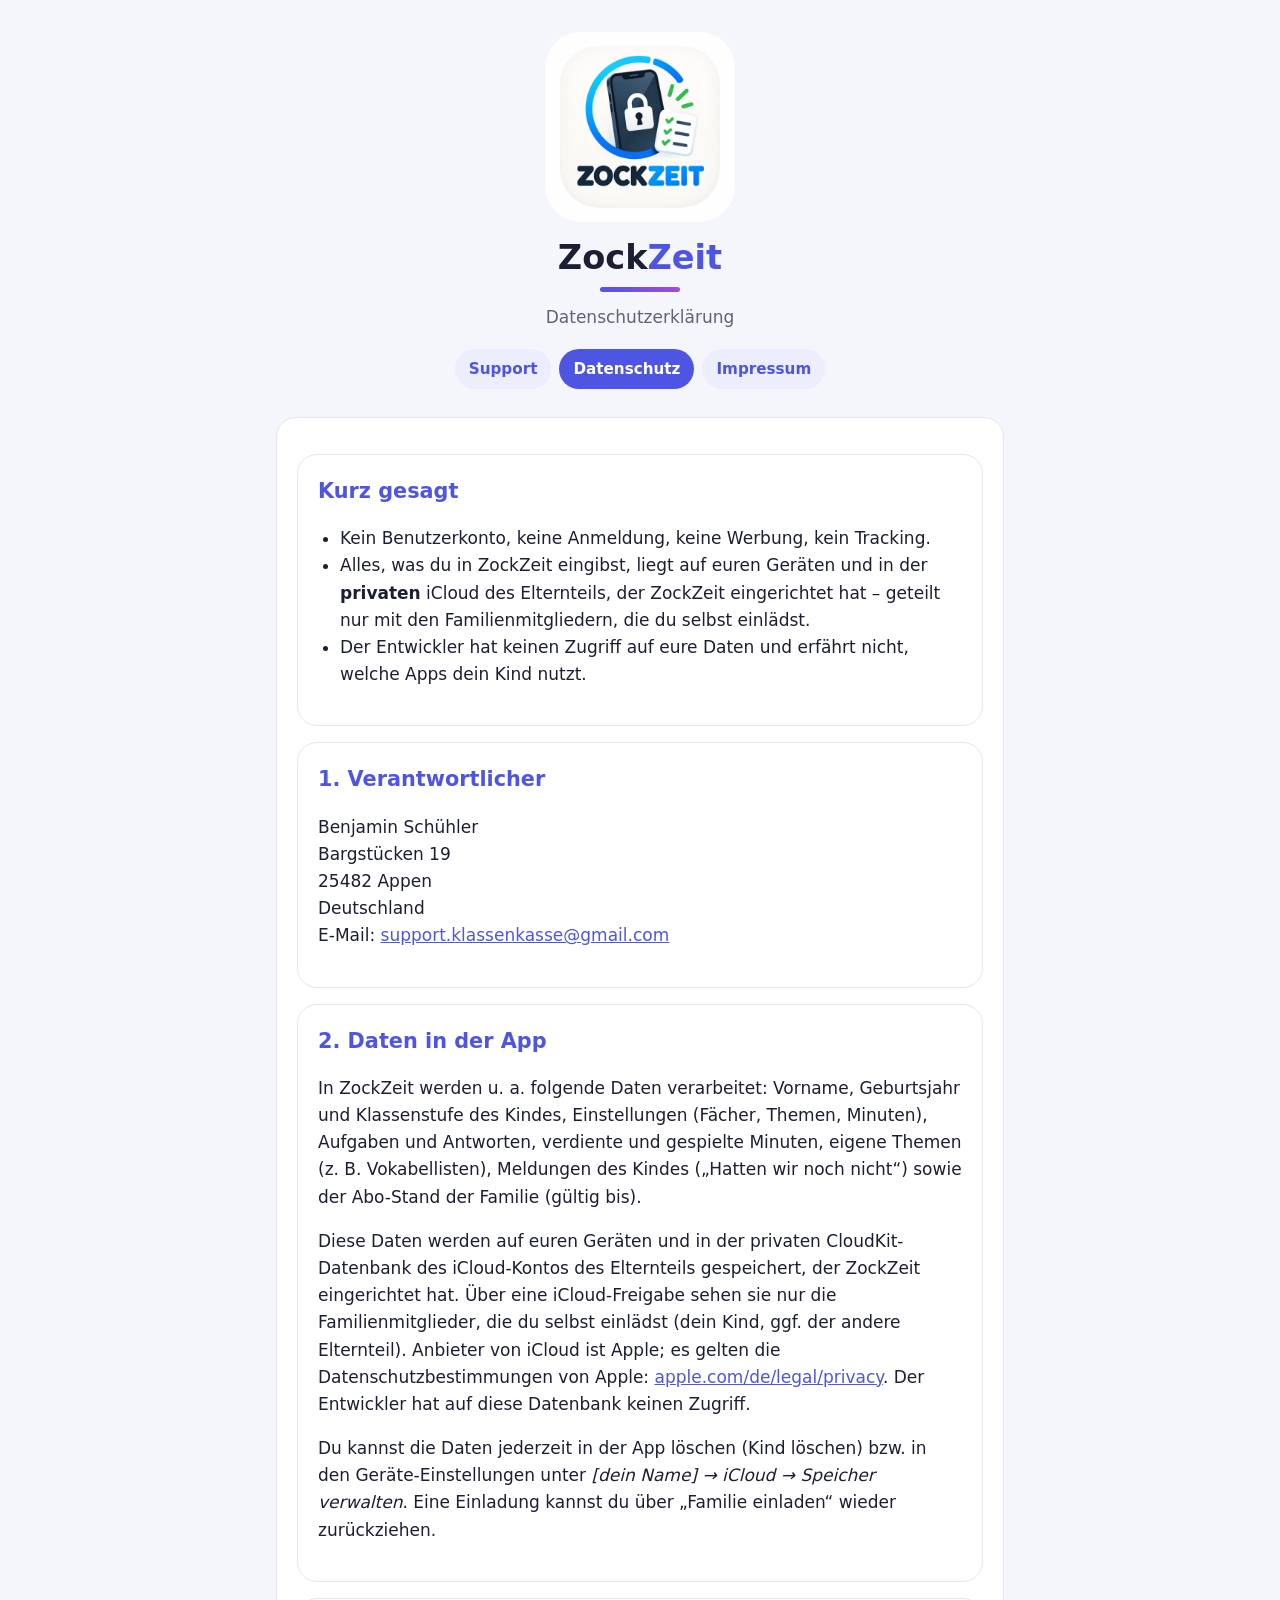
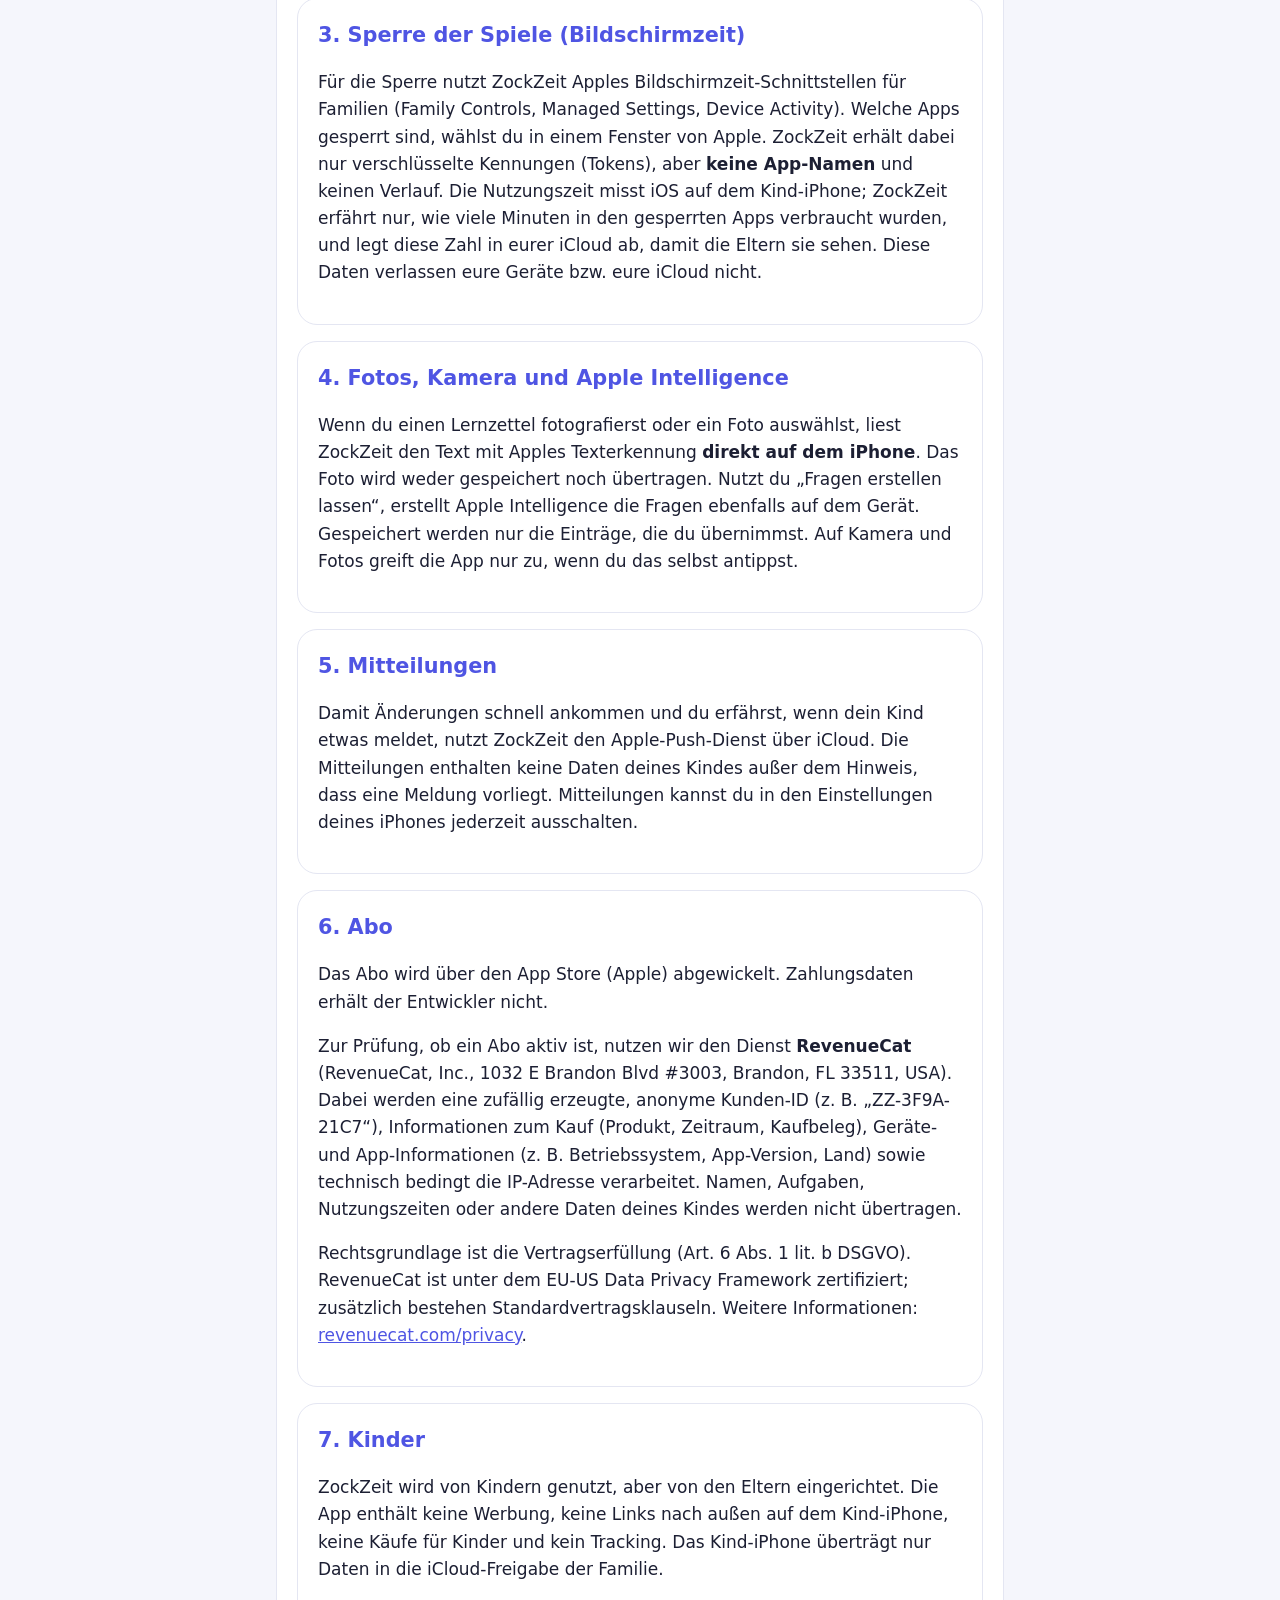
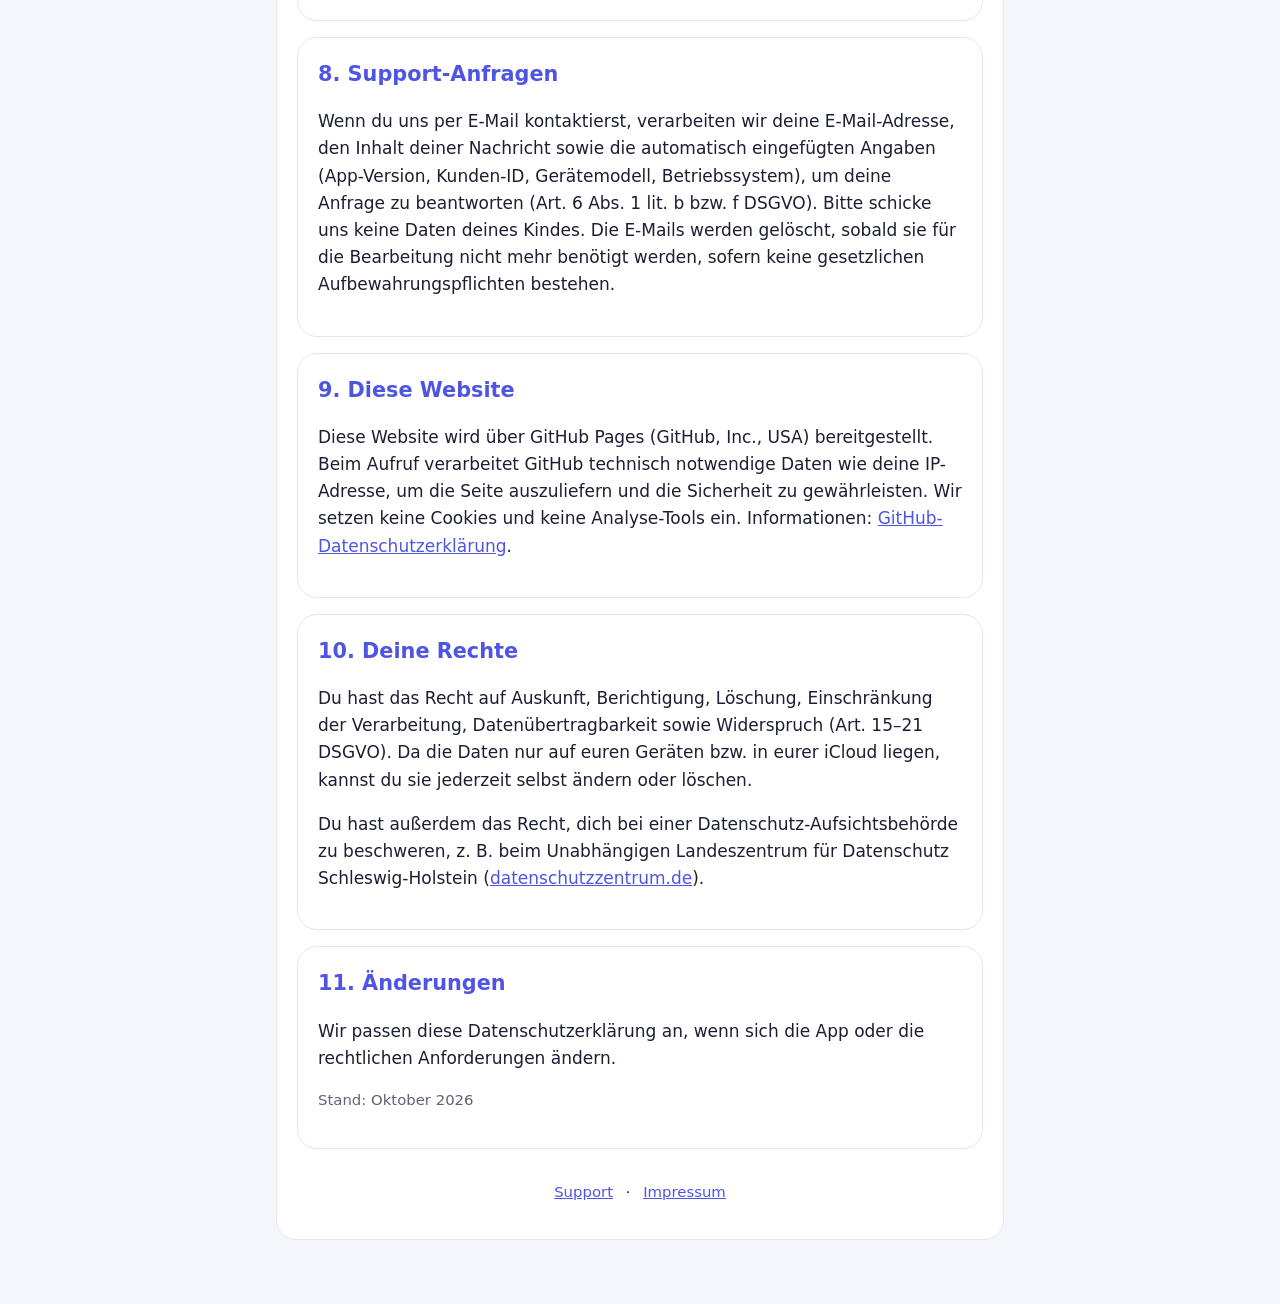
==== datenschutz.html @ e9dc3b90 "Website ZockZeit: Support, Datenschutz, Impressum Co-Authored-By: Claude Opus 5.5 <noreply@anthropic" ====
<!DOCTYPE html>
<html lang="de">
<head>
  <meta charset="utf-8">
  <meta name="viewport" content="width=device-width, initial-scale=1">
  <title>ZockZeit – Datenschutz</title>
  <meta name="description" content="ZockZeit: Erst lernen, dann zocken. Spiele bleiben gesperrt, bis dein Kind Aufgaben passend zur Klasse gelöst hat – ohne Code, ohne Konto.">
  <link rel="icon" href="icon.png">
  <link rel="apple-touch-icon" href="icon.png">
  <link rel="stylesheet" href="style.css">
</head>
<body>
<div class="wrap">
  <header>
    <img src="logo.png" alt="ZockZeit – Logo mit Handy, Schloss und Checkliste">
    <h1><span class="a">Zock</span><span class="b">Zeit</span></h1>
    <div class="underline"></div>
    <p class="lead">Datenschutzerklärung</p>
    <nav>
      <a href="index.html">Support</a>
      <a href="datenschutz.html" aria-current="page">Datenschutz</a>
      <a href="impressum.html">Impressum</a>
    </nav>
  </header>

  <section class="card">

  <section class="card">
    <h2>Kurz gesagt</h2>
    <ul>
      <li>Kein Benutzerkonto, keine Anmeldung, keine Werbung, kein Tracking.</li>
      <li>Alles, was du in ZockZeit eingibst, liegt auf euren Geräten und in der <strong>privaten</strong> iCloud des Elternteils, der ZockZeit eingerichtet hat – geteilt nur mit den Familienmitgliedern, die du selbst einlädst.</li>
      <li>Der Entwickler hat keinen Zugriff auf eure Daten und erfährt nicht, welche Apps dein Kind nutzt.</li>
    </ul>
  </section>

  <section class="card">
    <h2>1. Verantwortlicher</h2>
    <p>
      Benjamin Schühler<br>
      Bargstücken 19<br>
      25482 Appen<br>
      Deutschland<br>
      E-Mail: <a href="mailto:support.klassenkasse@gmail.com">support.klassenkasse@gmail.com</a>
    </p>
  </section>

  <section class="card">
    <h2>2. Daten in der App</h2>
    <p>In ZockZeit werden u. a. folgende Daten verarbeitet: Vorname, Geburtsjahr und Klassenstufe des Kindes, Einstellungen (Fächer, Themen, Minuten), Aufgaben und Antworten, verdiente und gespielte Minuten, eigene Themen (z. B. Vokabellisten), Meldungen des Kindes („Hatten wir noch nicht“) sowie der Abo-Stand der Familie (gültig bis).</p>
    <p>Diese Daten werden auf euren Geräten und in der privaten CloudKit-Datenbank des iCloud-Kontos des Elternteils gespeichert, der ZockZeit eingerichtet hat. Über eine iCloud-Freigabe sehen sie nur die Familienmitglieder, die du selbst einlädst (dein Kind, ggf. der andere Elternteil). Anbieter von iCloud ist Apple; es gelten die Datenschutzbestimmungen von Apple: <a href="https://www.apple.com/de/legal/privacy/">apple.com/de/legal/privacy</a>. Der Entwickler hat auf diese Datenbank keinen Zugriff.</p>
    <p>Du kannst die Daten jederzeit in der App löschen (Kind löschen) bzw. in den Geräte-Einstellungen unter <em>[dein Name] → iCloud → Speicher verwalten</em>. Eine Einladung kannst du über „Familie einladen“ wieder zurückziehen.</p>
  </section>

  <section class="card">
    <h2>3. Sperre der Spiele (Bildschirmzeit)</h2>
    <p>Für die Sperre nutzt ZockZeit Apples Bildschirmzeit-Schnittstellen für Familien (Family Controls, Managed Settings, Device Activity). Welche Apps gesperrt sind, wählst du in einem Fenster von Apple. ZockZeit erhält dabei nur verschlüsselte Kennungen (Tokens), aber <strong>keine App-Namen</strong> und keinen Verlauf. Die Nutzungszeit misst iOS auf dem Kind-iPhone; ZockZeit erfährt nur, wie viele Minuten in den gesperrten Apps verbraucht wurden, und legt diese Zahl in eurer iCloud ab, damit die Eltern sie sehen. Diese Daten verlassen eure Geräte bzw. eure iCloud nicht.</p>
  </section>

  <section class="card">
    <h2>4. Fotos, Kamera und Apple Intelligence</h2>
    <p>Wenn du einen Lernzettel fotografierst oder ein Foto auswählst, liest ZockZeit den Text mit Apples Texterkennung <strong>direkt auf dem iPhone</strong>. Das Foto wird weder gespeichert noch übertragen. Nutzt du „Fragen erstellen lassen“, erstellt Apple Intelligence die Fragen ebenfalls auf dem Gerät. Gespeichert werden nur die Einträge, die du übernimmst. Auf Kamera und Fotos greift die App nur zu, wenn du das selbst antippst.</p>
  </section>

  <section class="card">
    <h2>5. Mitteilungen</h2>
    <p>Damit Änderungen schnell ankommen und du erfährst, wenn dein Kind etwas meldet, nutzt ZockZeit den Apple-Push-Dienst über iCloud. Die Mitteilungen enthalten keine Daten deines Kindes außer dem Hinweis, dass eine Meldung vorliegt. Mitteilungen kannst du in den Einstellungen deines iPhones jederzeit ausschalten.</p>
  </section>

  <section class="card">
    <h2>6. Abo</h2>
    <p>Das Abo wird über den App Store (Apple) abgewickelt. Zahlungsdaten erhält der Entwickler nicht.</p>
    <p>Zur Prüfung, ob ein Abo aktiv ist, nutzen wir den Dienst <strong>RevenueCat</strong> (RevenueCat, Inc., 1032 E Brandon Blvd #3003, Brandon, FL 33511, USA). Dabei werden eine zufällig erzeugte, anonyme Kunden-ID (z. B. „ZZ-3F9A-21C7“), Informationen zum Kauf (Produkt, Zeitraum, Kaufbeleg), Geräte- und App-Informationen (z. B. Betriebssystem, App-Version, Land) sowie technisch bedingt die IP-Adresse verarbeitet. Namen, Aufgaben, Nutzungszeiten oder andere Daten deines Kindes werden nicht übertragen.</p>
    <p>Rechtsgrundlage ist die Vertragserfüllung (Art. 6 Abs. 1 lit. b DSGVO). RevenueCat ist unter dem EU-US Data Privacy Framework zertifiziert; zusätzlich bestehen Standardvertragsklauseln. Weitere Informationen: <a href="https://www.revenuecat.com/privacy">revenuecat.com/privacy</a>.</p>
  </section>

  <section class="card">
    <h2>7. Kinder</h2>
    <p>ZockZeit wird von Kindern genutzt, aber von den Eltern eingerichtet. Die App enthält keine Werbung, keine Links nach außen auf dem Kind-iPhone, keine Käufe für Kinder und kein Tracking. Das Kind-iPhone überträgt nur Daten in die iCloud-Freigabe der Familie.</p>
  </section>

  <section class="card">
    <h2>8. Support-Anfragen</h2>
    <p>Wenn du uns per E-Mail kontaktierst, verarbeiten wir deine E-Mail-Adresse, den Inhalt deiner Nachricht sowie die automatisch eingefügten Angaben (App-Version, Kunden-ID, Gerätemodell, Betriebssystem), um deine Anfrage zu beantworten (Art. 6 Abs. 1 lit. b bzw. f DSGVO). Bitte schicke uns keine Daten deines Kindes. Die E-Mails werden gelöscht, sobald sie für die Bearbeitung nicht mehr benötigt werden, sofern keine gesetzlichen Aufbewahrungspflichten bestehen.</p>
  </section>

  <section class="card">
    <h2>9. Diese Website</h2>
    <p>Diese Website wird über GitHub Pages (GitHub, Inc., USA) bereitgestellt. Beim Aufruf verarbeitet GitHub technisch notwendige Daten wie deine IP-Adresse, um die Seite auszuliefern und die Sicherheit zu gewährleisten. Wir setzen keine Cookies und keine Analyse-Tools ein. Informationen: <a href="https://docs.github.com/de/site-policy/privacy-policies/github-general-privacy-statement">GitHub-Datenschutzerklärung</a>.</p>
  </section>

  <section class="card">
    <h2>10. Deine Rechte</h2>
    <p>Du hast das Recht auf Auskunft, Berichtigung, Löschung, Einschränkung der Verarbeitung, Datenübertragbarkeit sowie Widerspruch (Art. 15–21 DSGVO). Da die Daten nur auf euren Geräten bzw. in eurer iCloud liegen, kannst du sie jederzeit selbst ändern oder löschen.</p>
    <p>Du hast außerdem das Recht, dich bei einer Datenschutz-Aufsichtsbehörde zu beschweren, z. B. beim Unabhängigen Landeszentrum für Datenschutz Schleswig-Holstein (<a href="https://www.datenschutzzentrum.de">datenschutzzentrum.de</a>).</p>
  </section>

  <section class="card">
    <h2>11. Änderungen</h2>
    <p>Wir passen diese Datenschutzerklärung an, wenn sich die App oder die rechtlichen Anforderungen ändern.</p>
    <p class="muted">Stand: Oktober 2026</p>
  </section>

  <footer class="muted">
    <p><a href="index.html">Support</a> · <a href="impressum.html">Impressum</a></p>
  </footer>
</div>
</body>
</html>
---- style.css ----
:root {
  --indigo: #4F55E3;
  --purple: #A24BDB;
  --orange: #F28A1E;
  --green: #2FA84F;
  --sky: #ECEDFD;
  --bg: #F5F6FC;
  --card: #FFFFFF;
  --line: #E4E6F2;
  --text: #1C1F33;
  --muted: #5E6378;
}
@media (prefers-color-scheme: dark) {
  :root {
    --indigo: #A3A8FF;
    --purple: #D29BFF;
    --orange: #FFB15C;
    --green: #6BD68A;
    --sky: #23264A;
    --bg: #0F1020;
    --card: #1A1C33;
    --line: #2C2F4D;
    --text: #ECEDF7;
    --muted: #A2A6C2;
  }
}
* { box-sizing: border-box; }
html { -webkit-text-size-adjust: 100%; }
body {
  margin: 0;
  background: var(--bg);
  color: var(--text);
  font-family: ui-rounded, "SF Pro Rounded", system-ui, -apple-system, "Segoe UI", Roboto, sans-serif;
  line-height: 1.6;
  font-size: 17px;
}
.wrap { max-width: 760px; margin: 0 auto; padding: 32px 16px 48px; }
header { text-align: center; margin-bottom: 28px; }
header img { width: 190px; height: auto; border-radius: 36px; }
h1 { font-size: 2.1rem; margin: 8px 0 4px; line-height: 1.2; }
h1 .a { color: var(--text); }
h1 .b { color: var(--indigo); }
.underline { width: 80px; height: 5px; border-radius: 3px; background: linear-gradient(90deg, var(--indigo), var(--purple)); margin: 8px auto 12px; }
.lead { color: var(--muted); margin: 0; }
nav { display: flex; gap: 8px; justify-content: center; flex-wrap: wrap; margin-top: 18px; }
nav a {
  text-decoration: none; color: var(--indigo); font-weight: 600; font-size: 0.95rem;
  padding: 8px 14px; border-radius: 999px; background: var(--sky);
}
nav a[aria-current="page"] { background: var(--indigo); color: #fff; }
.card {
  background: var(--card); border: 1px solid var(--line); border-radius: 20px;
  padding: 20px; margin: 16px 0;
}
h2 { color: var(--indigo); font-size: 1.3rem; margin: 0 0 8px; }
h3 { font-size: 1.05rem; margin: 18px 0 4px; }
p, li { color: var(--text); }
.muted { color: var(--muted); font-size: 0.93rem; }
a { color: var(--indigo); }
.button {
  display: inline-block; text-decoration: none; background: var(--indigo); color: #fff;
  font-weight: 700; padding: 12px 22px; border-radius: 14px; margin-top: 6px;
}
.preis { display: flex; gap: 12px; flex-wrap: wrap; margin-top: 8px; }
.preis div { flex: 1 1 200px; border: 1px solid var(--line); border-radius: 16px; padding: 14px; }
.preis strong { font-size: 1.3rem; color: var(--indigo); }
details { border-top: 1px solid var(--line); padding: 12px 0; }
details:first-of-type { border-top: 0; }
summary { cursor: pointer; font-weight: 600; list-style: none; position: relative; padding-right: 28px; }
summary::-webkit-details-marker { display: none; }
summary::after { content: "+"; position: absolute; right: 4px; top: -1px; color: var(--indigo); font-size: 1.3rem; }
details[open] summary::after { content: "–"; }
details p, details ol, details ul { margin: 8px 0 0; }
ol, ul { padding-left: 22px; }
footer { text-align: center; margin-top: 32px; }
footer a { margin: 0 8px; }
.stores { display: flex; gap: 12px; flex-wrap: wrap; align-items: center; justify-content: center; margin-top: 8px; }
.stores .soon { display: flex; flex-direction: column; align-items: center; }
.badge-apple { height: 50px; width: auto; display: block; }
.soon img { filter: grayscale(1); opacity: 0.45; }
.soon small { color: var(--muted); font-size: 0.8rem; margin-top: 2px; }
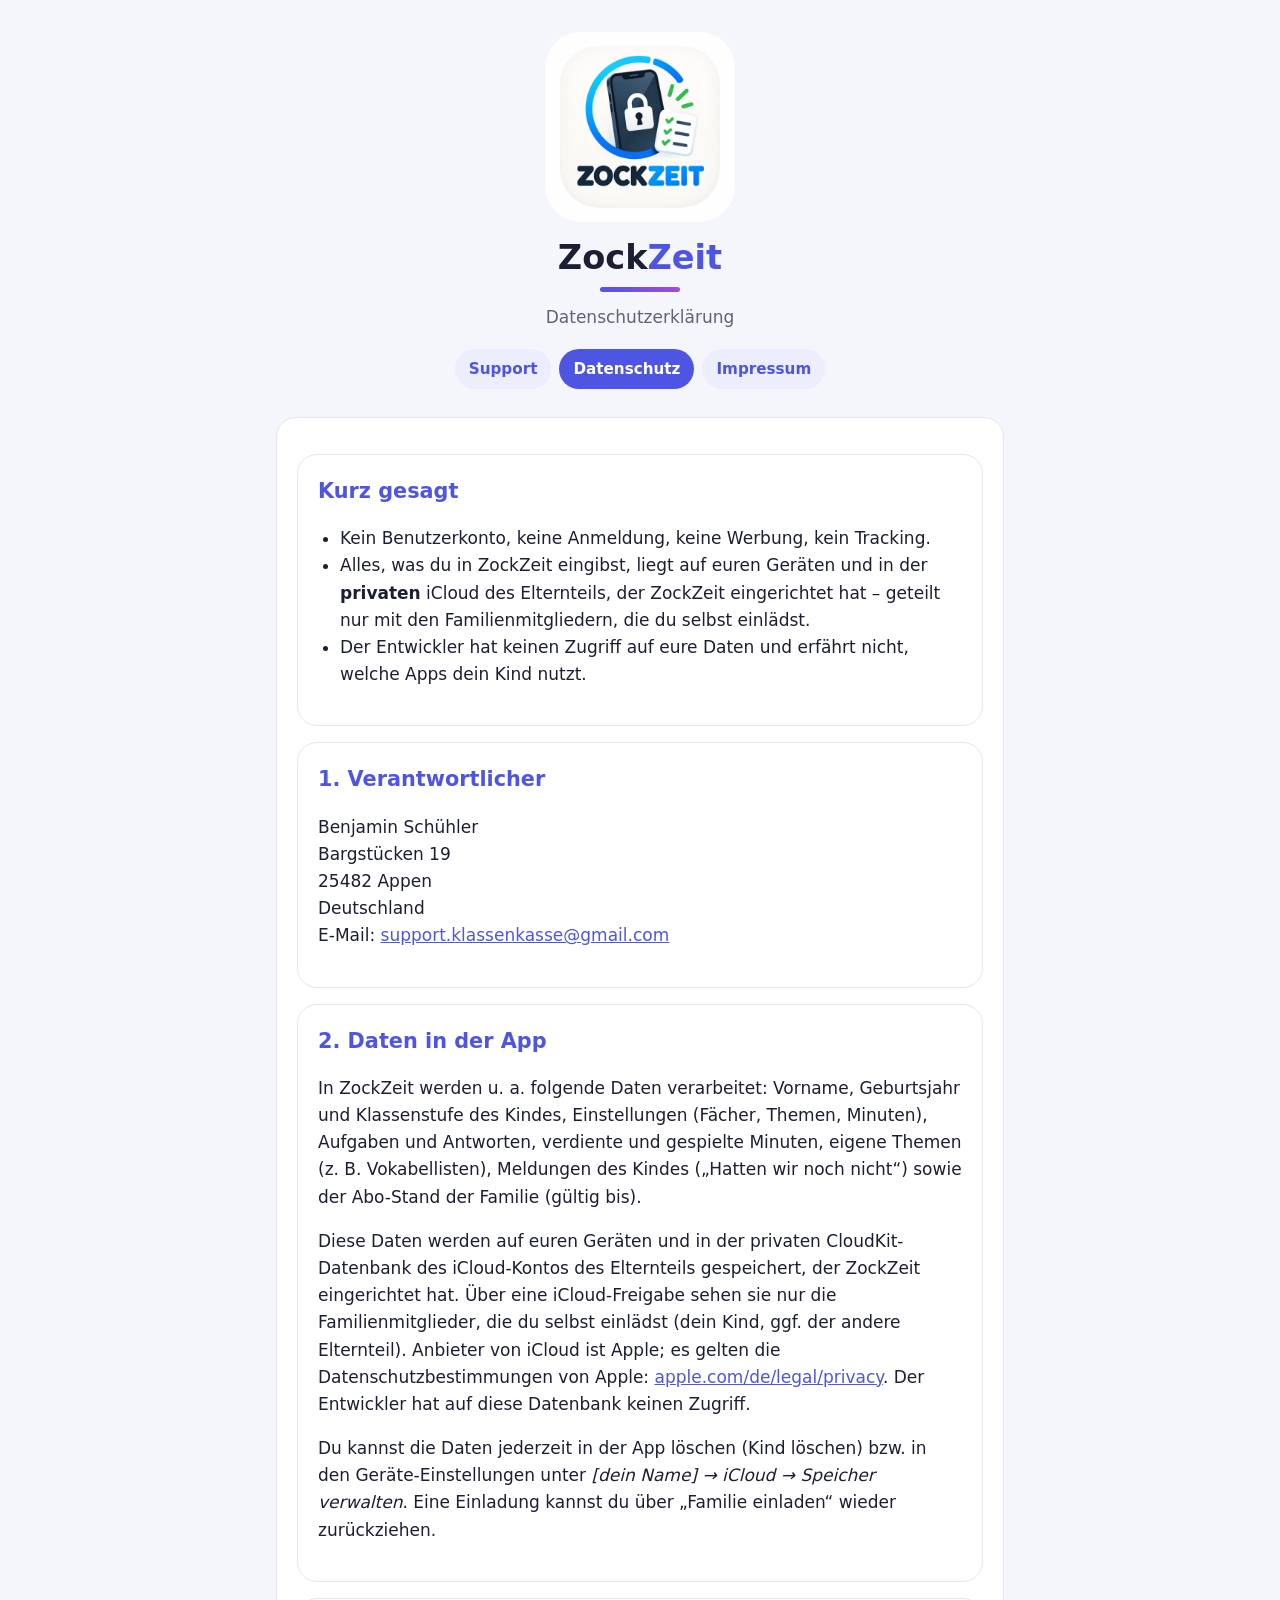
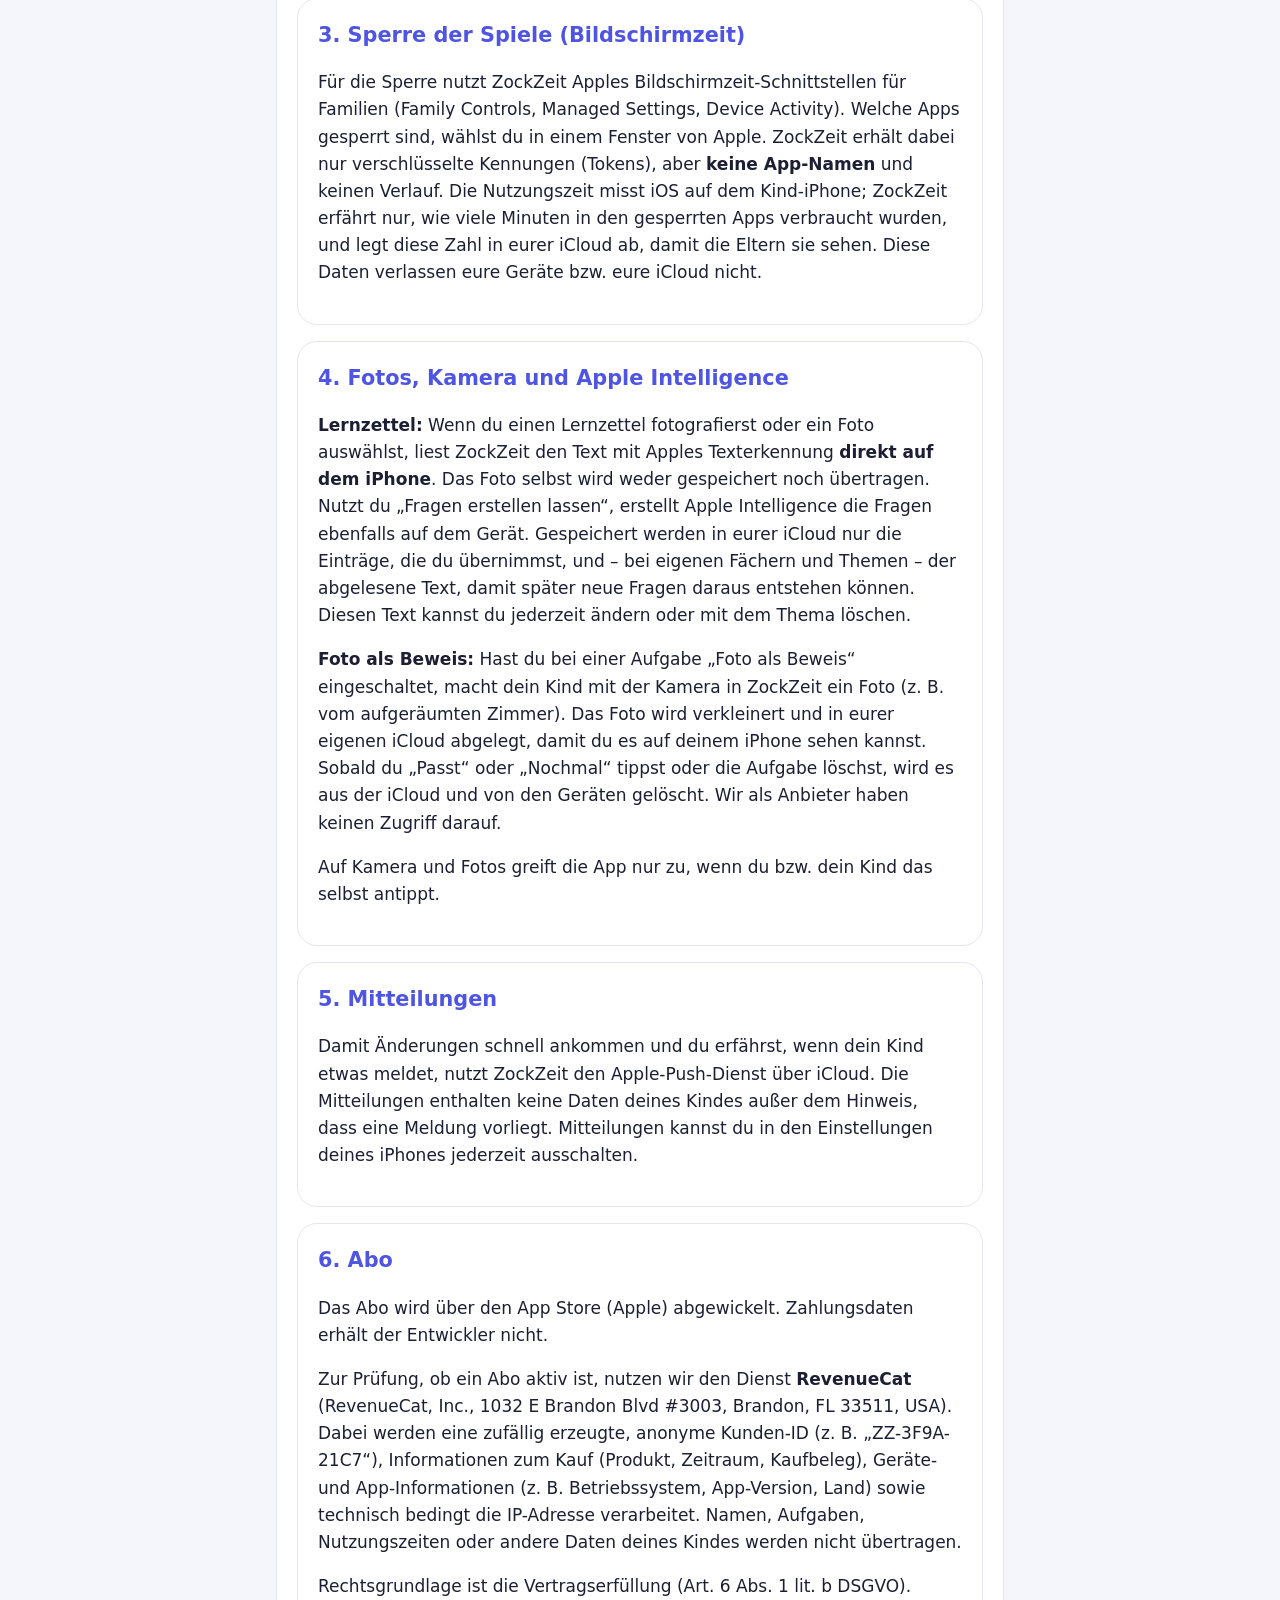
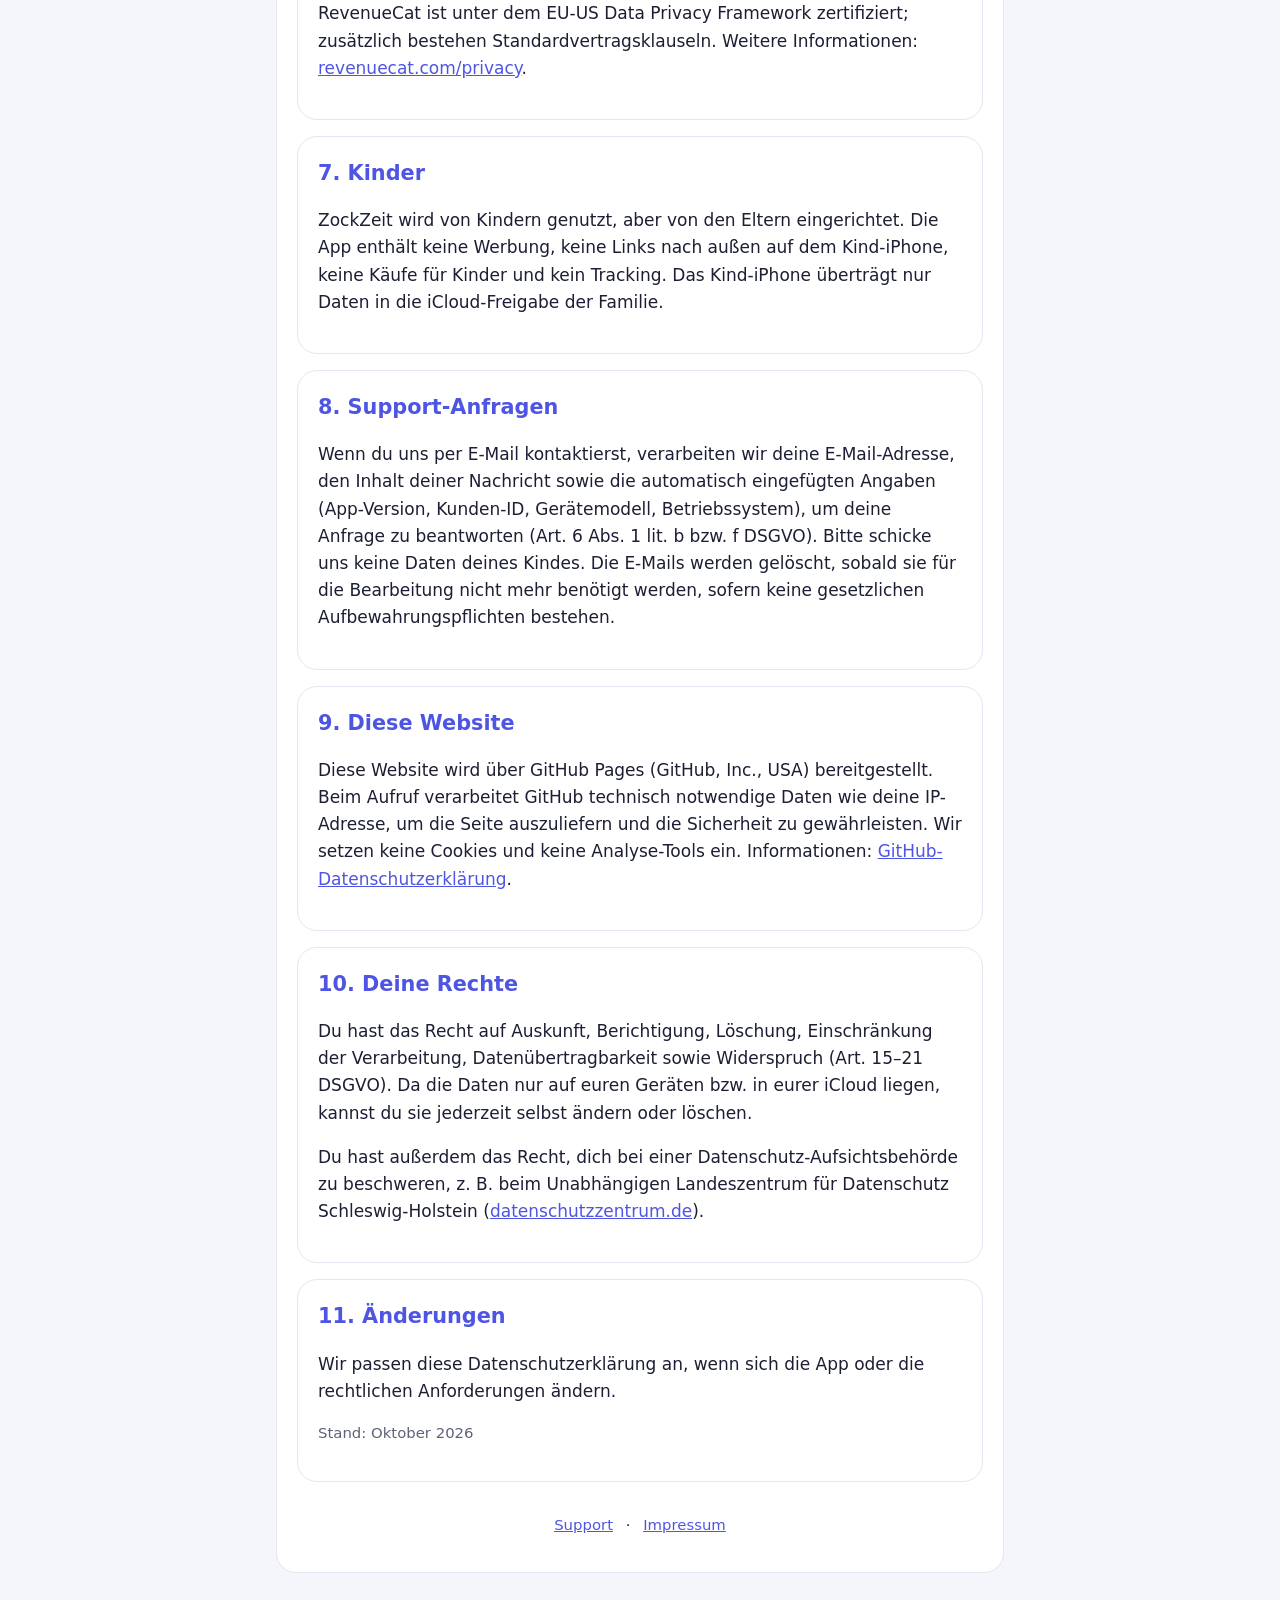
==== commit 76d27658: "Website: Klassenarbeit-Training, eigene Fächer, Foto-Beweis, Stopp-Knopf; Datenschutz zu Foto-Beweis" ====
--- a/datenschutz.html
+++ b/datenschutz.html
@@ -59,7 +59,9 @@
 
   <section class="card">
     <h2>4. Fotos, Kamera und Apple Intelligence</h2>
-    <p>Wenn du einen Lernzettel fotografierst oder ein Foto auswählst, liest ZockZeit den Text mit Apples Texterkennung <strong>direkt auf dem iPhone</strong>. Das Foto wird weder gespeichert noch übertragen. Nutzt du „Fragen erstellen lassen“, erstellt Apple Intelligence die Fragen ebenfalls auf dem Gerät. Gespeichert werden nur die Einträge, die du übernimmst. Auf Kamera und Fotos greift die App nur zu, wenn du das selbst antippst.</p>
+    <p><strong>Lernzettel:</strong> Wenn du einen Lernzettel fotografierst oder ein Foto auswählst, liest ZockZeit den Text mit Apples Texterkennung <strong>direkt auf dem iPhone</strong>. Das Foto selbst wird weder gespeichert noch übertragen. Nutzt du „Fragen erstellen lassen“, erstellt Apple Intelligence die Fragen ebenfalls auf dem Gerät. Gespeichert werden in eurer iCloud nur die Einträge, die du übernimmst, und – bei eigenen Fächern und Themen – der abgelesene Text, damit später neue Fragen daraus entstehen können. Diesen Text kannst du jederzeit ändern oder mit dem Thema löschen.</p>
+    <p><strong>Foto als Beweis:</strong> Hast du bei einer Aufgabe „Foto als Beweis“ eingeschaltet, macht dein Kind mit der Kamera in ZockZeit ein Foto (z. B. vom aufgeräumten Zimmer). Das Foto wird verkleinert und in eurer eigenen iCloud abgelegt, damit du es auf deinem iPhone sehen kannst. Sobald du „Passt“ oder „Nochmal“ tippst oder die Aufgabe löschst, wird es aus der iCloud und von den Geräten gelöscht. Wir als Anbieter haben keinen Zugriff darauf.</p>
+    <p>Auf Kamera und Fotos greift die App nur zu, wenn du bzw. dein Kind das selbst antippt.</p>
   </section>
 
   <section class="card">
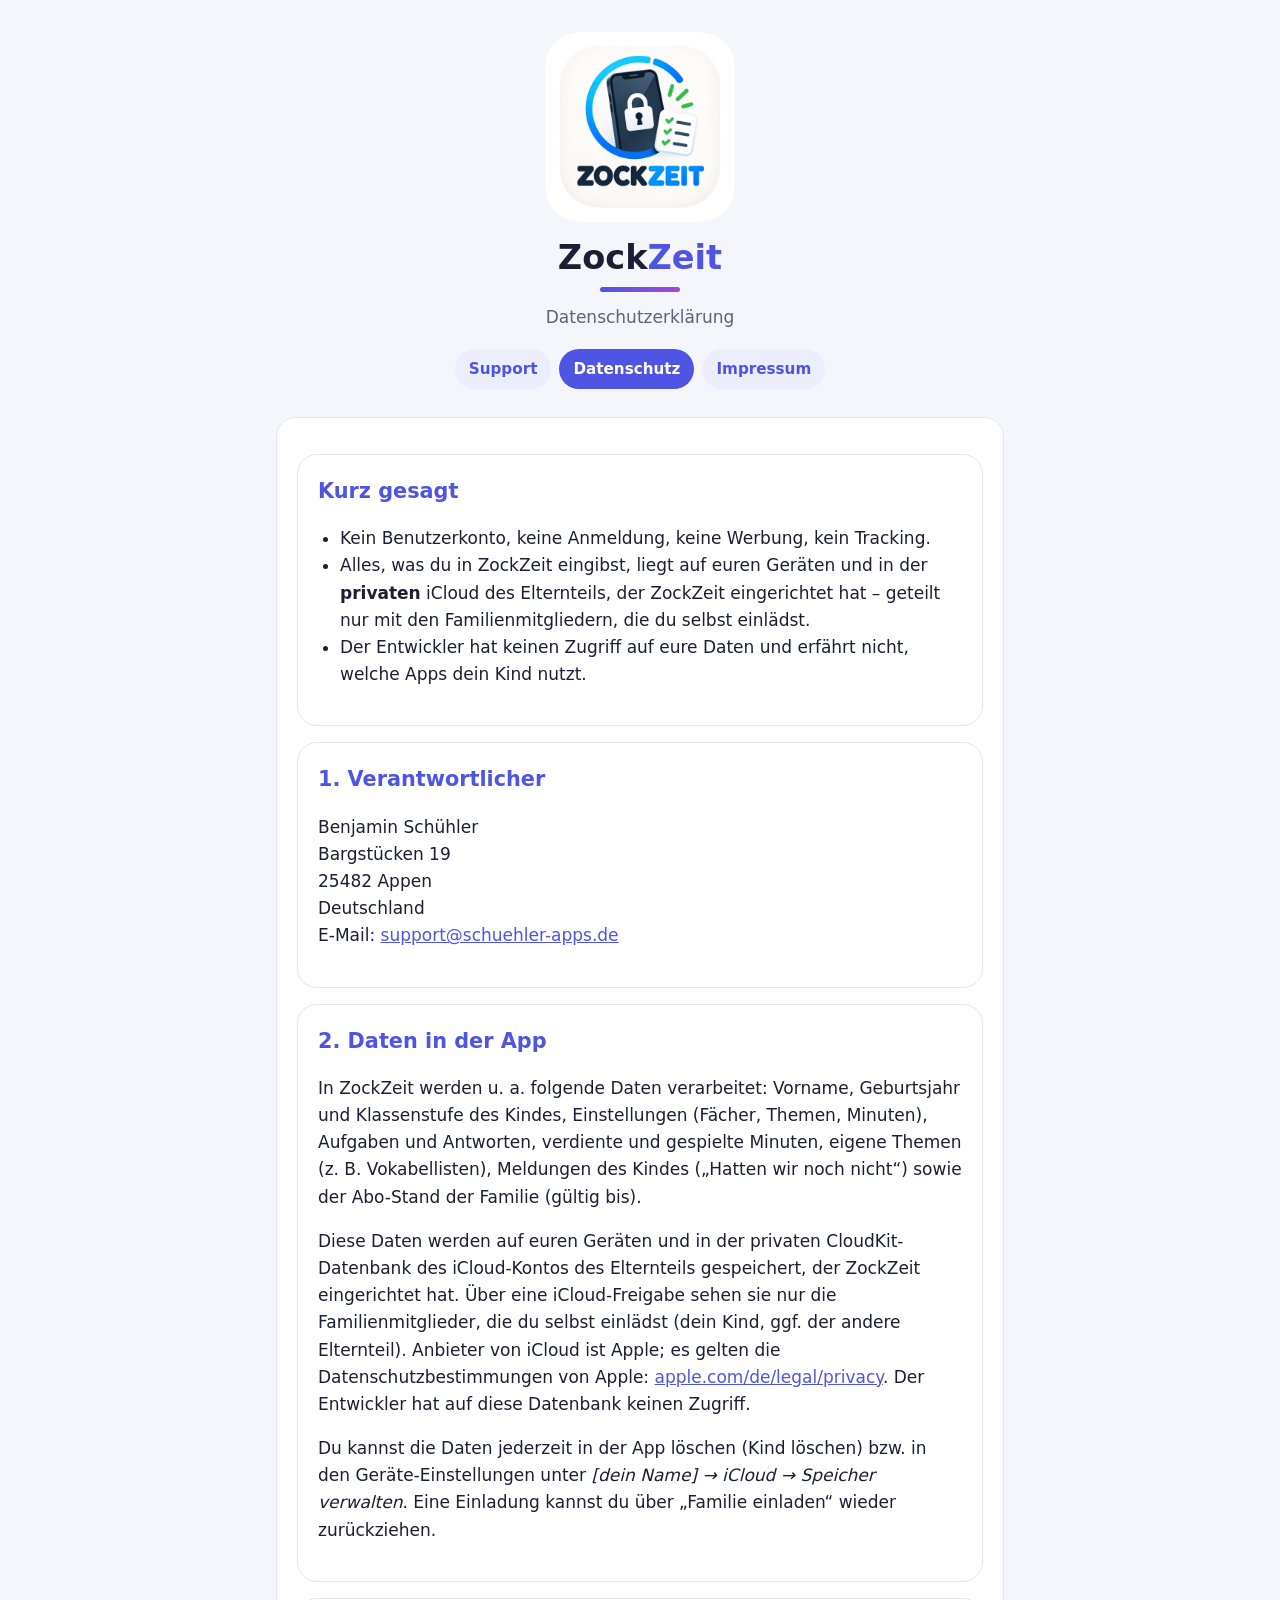
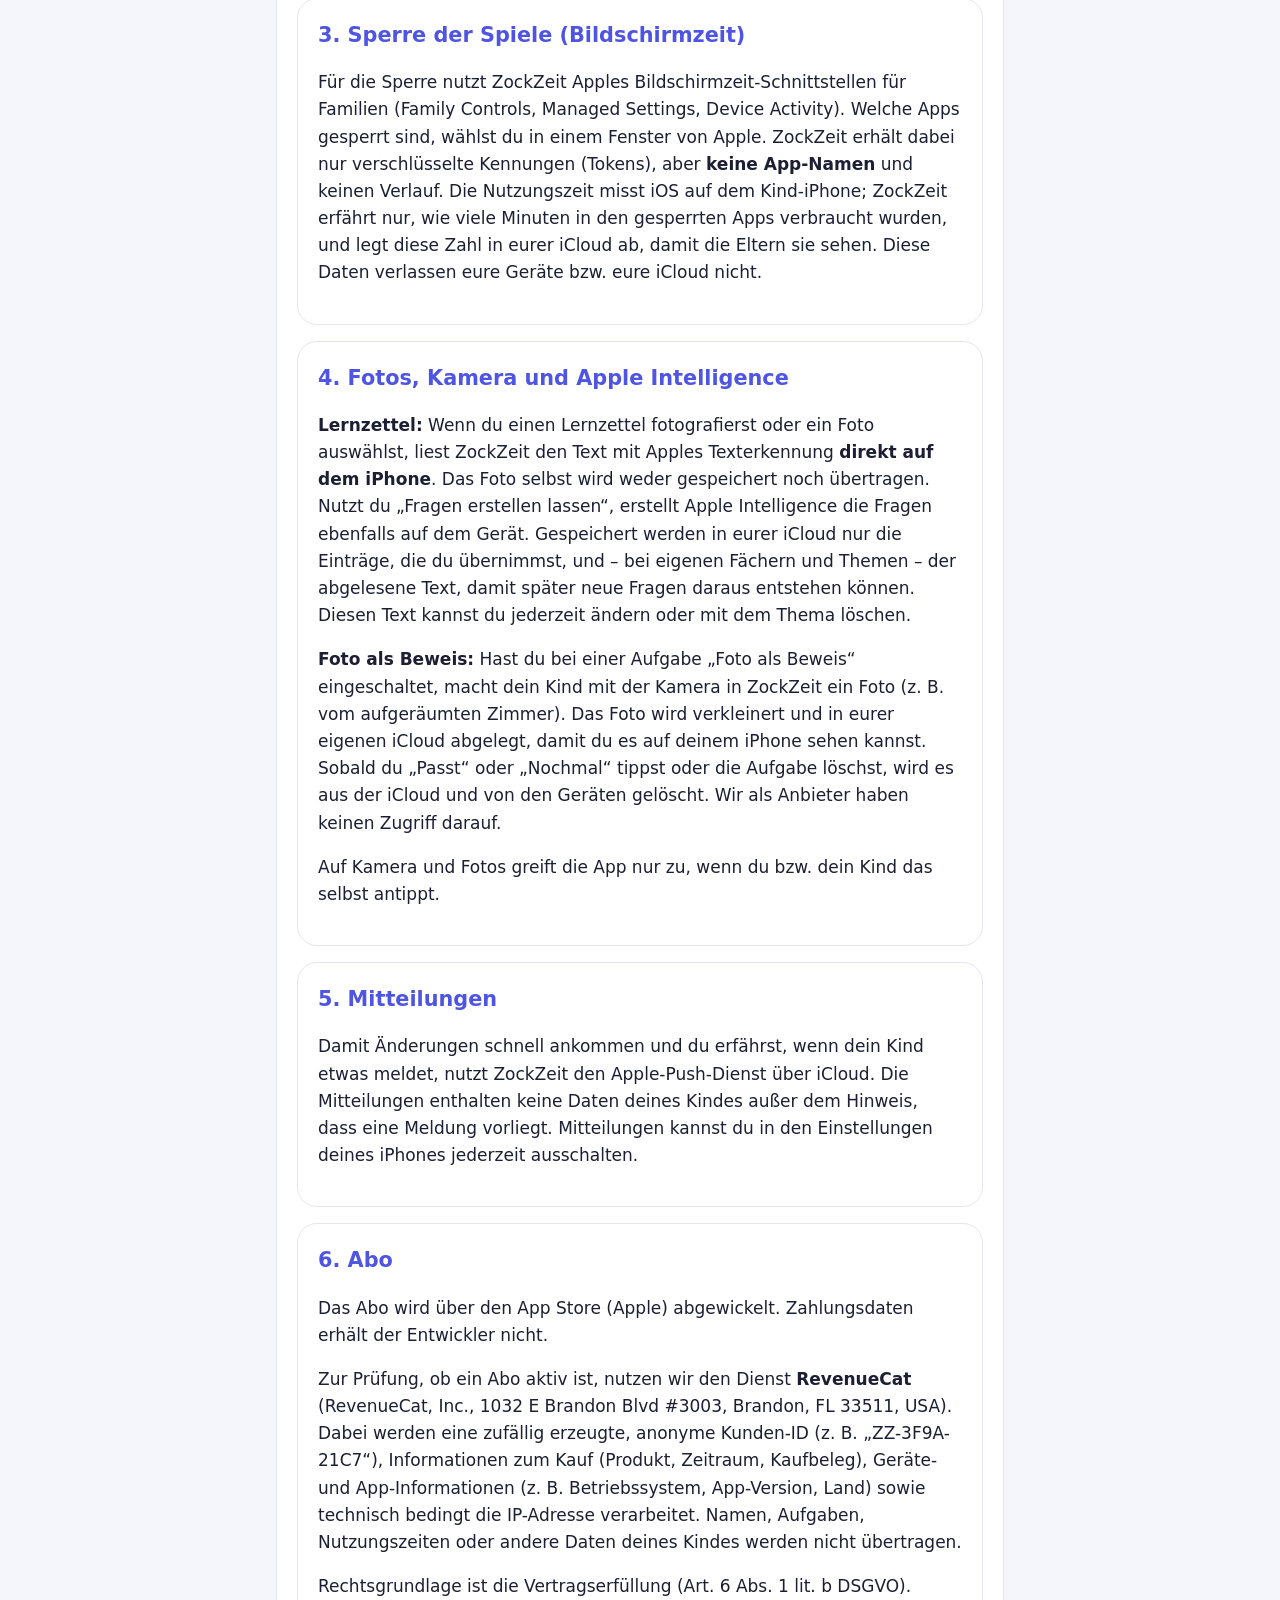
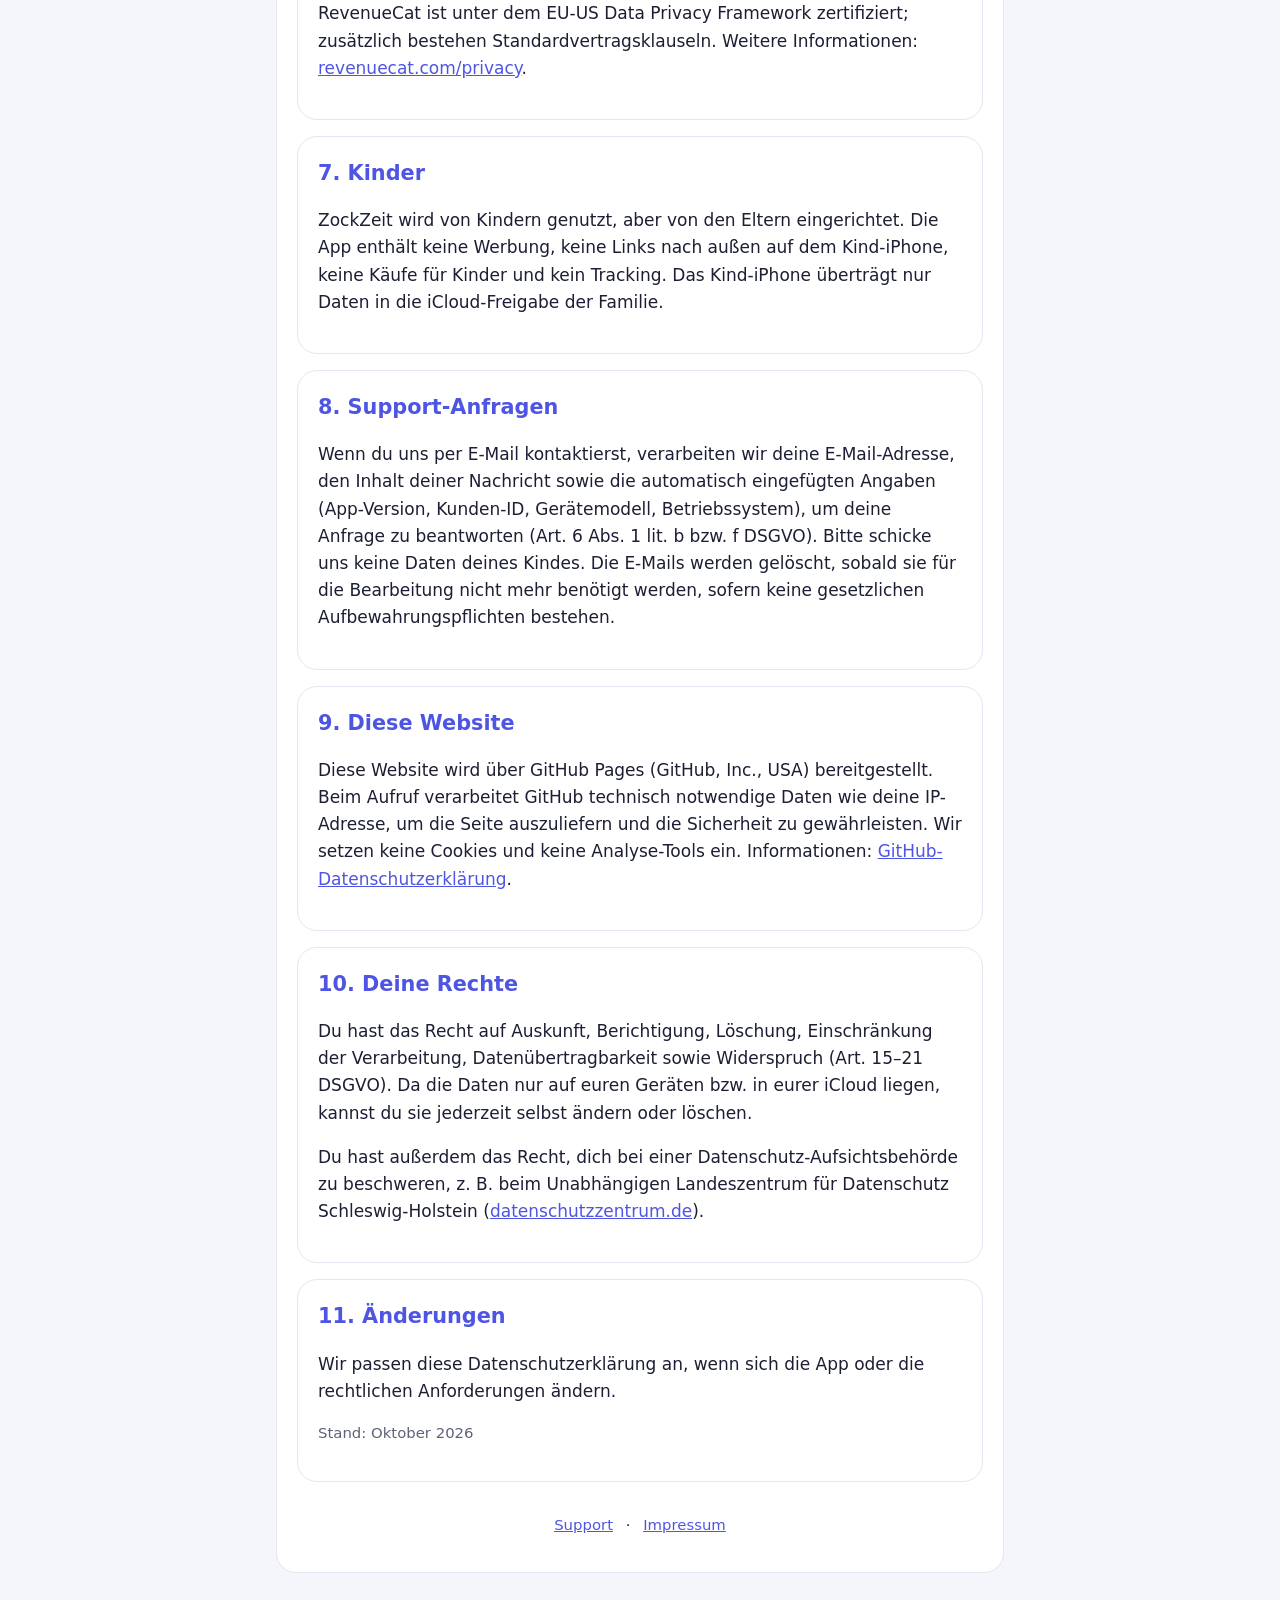
==== commit 8631f918: "Support-E-Mail auf support@schuehler-apps.de umgestellt (gilt für alle Apps) Co-Authored-By: Claude " ====
--- a/datenschutz.html
+++ b/datenschutz.html
@@ -41,7 +41,7 @@
       Bargstücken 19<br>
       25482 Appen<br>
       Deutschland<br>
-      E-Mail: <a href="mailto:support.klassenkasse@gmail.com">support.klassenkasse@gmail.com</a>
+      E-Mail: <a href="mailto:support@schuehler-apps.de">support@schuehler-apps.de</a>
     </p>
   </section>
 
